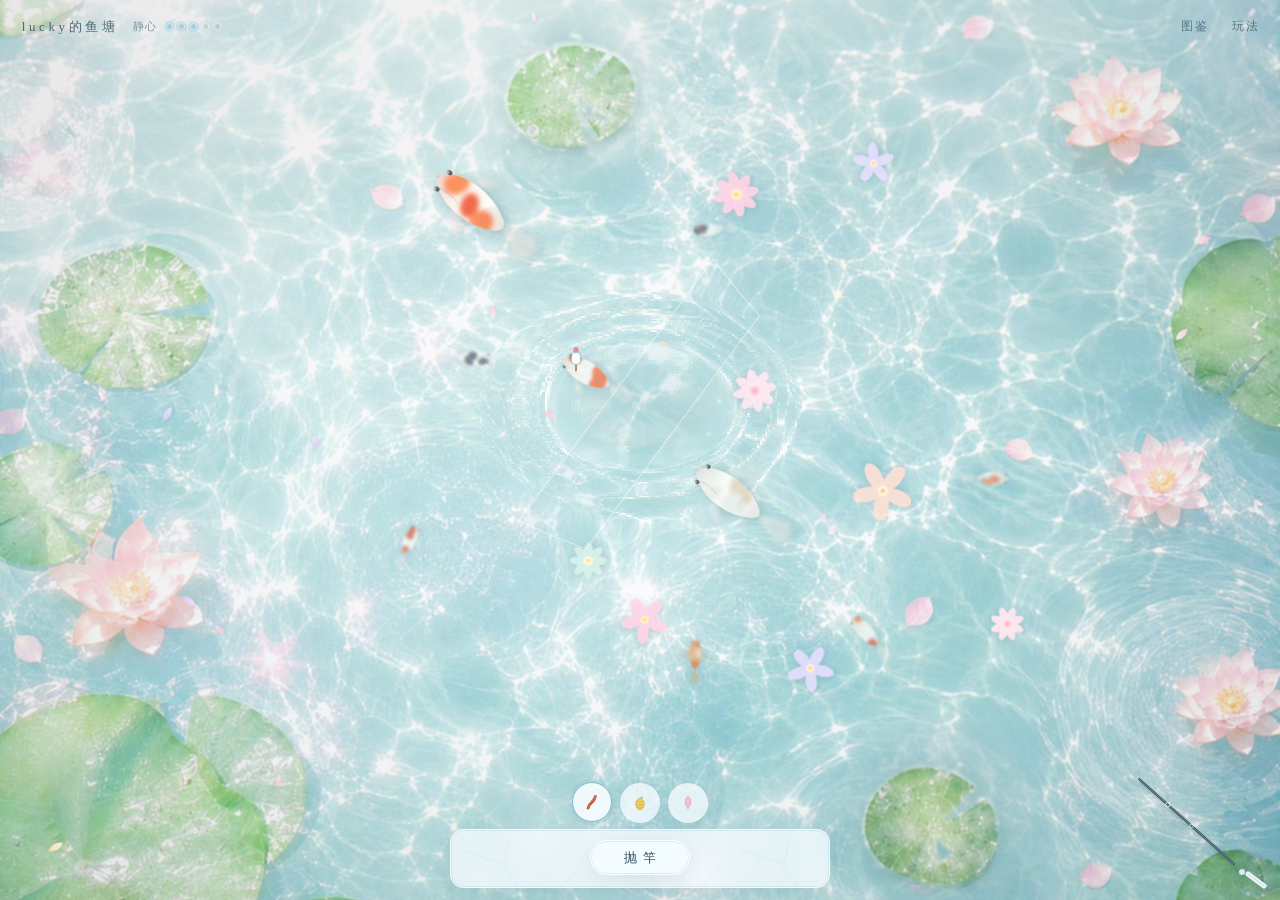
==== index.html @ a92db058 "feat: 水面即界面——全流程物态反馈改版与防误触输入 - 扇面拖抛：落点所见即所得，竿尖内移可见，瞄准态才展开全扇面 - 输入防误触：等待/试探期点水只起涟漪，拖 24px 才瞄准，短点不抛竿 -" ====
<!DOCTYPE html>
<html lang="zh-CN">
<head>
  <meta charset="UTF-8">
  <meta name="viewport" content="width=device-width, initial-scale=1.0, maximum-scale=1.0, user-scalable=no">
  <title>lucky的鱼塘 · 垂钓</title>
  <link rel="stylesheet" href="styles.css">
</head>
<body>
  <canvas id="gl"></canvas>

  <div id="lineLayer"></div>
  <div id="fishShadow" aria-hidden="true">
    <svg viewBox="0 0 64 32">
      <path class="fs-body" d="M58 16 C50 8 34 6 20 10 C14 11.6 10 14 10 16 C10 18 14 20.4 20 22 C34 26 50 24 58 16 Z"/>
      <path class="fs-tail" d="M14 16 L2 8 L5 16 L2 24 Z"/>
    </svg>
  </div>
  <svg id="aimFan" class="aim-fan" aria-hidden="true"></svg>
  <div id="aimVeil" aria-hidden="true"></div>
  <div id="bobber" class="float">
    <div class="float-hit"></div>
    <div class="float-tip"></div>
    <div class="float-body"></div>
    <div class="float-foot"></div>
    <div class="float-refl"></div>
    <div id="hookBait" class="hook-bait"></div>
  </div>
  <div id="mistBand" aria-hidden="true"></div>
  <header id="topBar" class="hud">
    <div class="brand">lucky的鱼塘</div>
    <div class="zen" title="静心">
      <span class="zen-label">静心</span>
      <div id="zenBeads" class="zen-beads"></div>
    </div>
    <div class="top-links">
      <button id="journalBtn" class="text-btn">图鉴</button>
      <button id="helpBtn" class="text-btn">玩法</button>
    </div>
  </header>

  <div id="baitTag" aria-hidden="true"></div>

  <div id="dock" class="hud">
    <div class="bait-row">
      <div id="baitBar" class="bait-bar"></div>
    </div>

    <div id="castPanel" class="panel-ice cast-panel-ice">
      <button id="castBtn" class="cast-handle" title="点按抛向池心，或按住水面拖动瞄准">
        <span class="handle-text">抛竿</span>
      </button>
    </div>

    <div id="tensionWrap" class="panel-ice reel-wrap">
      <svg id="reelGauge" viewBox="0 0 96 96" aria-hidden="true">
        <circle class="reel-ring" cx="48" cy="48" r="40"/>
        <path class="reel-safe" d="M18.56 31 A34 34 0 0 1 79.34 34.82"/>
        <path class="reel-danger" d="M18.56 65 A34 34 0 0 1 14.52 53.9"/>
        <path class="reel-danger" d="M81.48 53.9 A34 34 0 0 1 77.44 65"/>
        <line id="reelNeedle" class="reel-needle" x1="48" y1="48" x2="48" y2="20"/>
        <circle class="reel-hub" cx="48" cy="48" r="4.5"/>
      </svg>
    </div>

    <button id="actionBtn" class="action-btn" hidden></button>
  </div>

  <button id="retractBtn" class="retract-btn" hidden>收线</button>

  <div id="catchCard" class="card">
    <div id="cardArt">
      <div class="card-paper"></div>
      <svg id="cardFish" class="card-fish" viewBox="0 0 120 56" aria-hidden="true"></svg>
    </div>
    <div class="card-seals">
      <span class="card-stamp" id="cardRarity">寻常</span>
      <span class="card-badge" id="cardBadge" hidden>初见</span>
    </div>
    <h1 id="cardName">鲫鱼</h1>
    <div id="cardMeta"></div>
    <div id="cardPoem"></div>
    <div class="card-actions">
      <button id="btnRelease" class="btn-ink">放流</button>
      <button id="btnKeep" class="btn-wood">收进篓篓</button>
    </div>
  </div>

  <div id="journal">
    <div class="panel">
      <div class="panel-head">
        <div>
          <h2>鱼鉴</h2>
          <div id="journalStats" class="sub"></div>
        </div>
        <button id="journalClose" class="close-x" aria-label="关闭">×</button>
      </div>
      <div id="journalGrid"></div>
    </div>
  </div>

  <div id="help">
    <div class="panel">
      <div class="panel-head">
        <h2>如何垂钓</h2>
        <button id="helpClose" class="close-x" aria-label="关闭">×</button>
      </div>
      <p>一座只求慢的池塘。不必争抢，鱼来了，便接住。</p>
      <ul>
        <li><b>按住水面拖动</b>：转扇面定方向，拖远近定力度，松手抛出。</li>
        <li>落点小漂进入亮带是顺风一抛；抛出后<b>别碰水</b>，等鱼靠岸。</li>
        <li>鱼影绕着饵打转是试探——<b>别动它</b>；等浮漂整个没顶，立即点水扬竿。</li>
        <li>咬钩后<b>按住轮盘</b>收线，指针出了青瓷弧就松一松。</li>
        <li>荷花近旁花运更好；静心越高，奇鱼越易现。</li>
        <li>放流积静心；收进篓篓记斤两。</li>
      </ul>
    </div>
  </div>

  <script src="js/bg-data.js"></script>
  <script src="js/water.js"></script>
  <script src="js/life.js"></script>
  <script src="js/fishing.js"></script>
  <script src="js/tackle.js"></script>
  <script src="js/app.js"></script>
</body>
</html>
---- styles.css ----
/* lucky的鱼塘 · 青瓷冰裂 */
:root {
  --ink: #2c4a58;
  --ink-soft: rgba(44, 74, 88, 0.55);
  --panel: rgba(245, 252, 255, 0.78);
  --panel-solid: rgba(245, 252, 255, 0.92);
  --edge: rgba(255, 255, 255, 0.65);
  --edge-soft: rgba(120, 160, 180, 0.18);
  --aqua: #7eb8c8;
  --aqua-soft: #9fd0dc;
  --aqua-deep: #5a96a8;
  --lotus: #e88a9a;
  --track: rgba(44, 74, 88, 0.12);
  --shadow: 0 4px 16px rgba(60, 100, 120, 0.1);
  --serif: "Noto Serif SC", "Songti SC", Georgia, serif;
  --sans: "PingFang SC", "Microsoft YaHei", system-ui, sans-serif;
}

* { box-sizing: border-box; }
html, body {
  margin: 0; padding: 0; overflow: hidden; height: 100%;
  background: #cfe8f5;
  touch-action: none;
  -webkit-user-select: none; user-select: none;
  font-family: var(--sans);
  color: var(--ink);
}

#gl { position: fixed; inset: 0; width: 100%; height: 100%; display: block; z-index: 0; }

.flower, .pad, .petal, .koi {
  position: fixed; left: 0; top: 0;
  pointer-events: none;
  will-change: transform;
}
.flower { z-index: 3; filter: drop-shadow(0 2px 3px rgba(60,90,120,.22)); }
.pad { z-index: 2; filter: drop-shadow(0 2px 3px rgba(40,80,70,.18)); }
.petal { z-index: 2; filter: drop-shadow(0 1px 2px rgba(60,90,120,.15)); }
.koi {
  z-index: 1;
  opacity: .78;
  filter: blur(1.1px) saturate(.9);
  overflow: visible;
}
.koi .tail {
  transform-origin: 30px 74px;
  animation: koiTail var(--td, 1s) ease-in-out infinite alternate;
}
.koi .finL {
  transform-origin: 17px 36px;
  animation: koiFin var(--td, 1s) ease-in-out infinite alternate;
  animation-duration: calc(var(--td, 1s) * 1.9);
}
.koi .finR {
  transform-origin: 43px 36px;
  animation: koiFinR var(--td, 1s) ease-in-out infinite alternate;
  animation-duration: calc(var(--td, 1s) * 1.9);
}
@keyframes koiTail { from { transform: rotate(-10deg); } to { transform: rotate(10deg); } }
@keyframes koiFin  { from { transform: rotate(-4deg); }  to { transform: rotate(16deg); } }
@keyframes koiFinR { from { transform: rotate(4deg); }   to { transform: rotate(-16deg); } }

/* ---------- tackle ---------- */
#lineLayer { position: fixed; inset: 0; z-index: 4; pointer-events: none; }

.float {
  position: fixed; left: 0; top: 0;
  width: 18px; height: 34px;
  margin: -26px 0 0 -9px;
  z-index: 5;
  pointer-events: none;
  opacity: 0;
  transition: opacity .25s ease;
}
.float.show { opacity: 1; }
/* 浮漂热区：试探期只认漂本身的点按 */
.float-hit {
  position: absolute; left: 50%; top: 50%;
  width: 46px; height: 46px; margin: -23px 0 0 -23px;
  border-radius: 50%;
  pointer-events: auto;
}
.float:not(.show) .float-hit { pointer-events: none; }
.float-tip {
  position: absolute; left: 6px; top: 0; width: 6px; height: 7px;
  background: var(--lotus);
  border-radius: 3px 3px 1px 1px;
}
.float-body {
  position: absolute; left: 4px; top: 6px; width: 10px; height: 14px;
  background: linear-gradient(90deg, #e4eef2, #fbfdfe 42%, #fff);
  border: 1px solid rgba(120, 160, 180, 0.35);
  border-radius: 4px 4px 2px 2px;
  box-shadow: inset 0 -3px 0 rgba(90, 150, 168, 0.1);
}
.float-foot {
  position: absolute; left: 8px; top: 19px; width: 2px; height: 10px;
  background: linear-gradient(180deg, #a88868, #6b5340);
  border-radius: 1px;
}
.float-refl {
  position: absolute; left: 3px; top: 20px; width: 12px; height: 12px;
  background: linear-gradient(180deg, rgba(250,253,255,.4), transparent);
  border-radius: 4px;
  transform: scaleY(-0.5);
  opacity: .5;
  filter: blur(.6px);
}
.hook-bait {
  position: absolute; left: 6px; top: 20px;
  width: 12px; height: 12px;
  pointer-events: none;
}
.hook-bait .bait-svg,
.bait-ico .bait-svg {
  width: 100%; height: 100%; display: block;
}

/* 落点预览由 #aimFan 内的扇面 + 小浮漂剪影承担（见 .pv-bob） */

/* 扇面拖抛 */
.aim-fan {
  position: fixed; inset: 0;
  width: 100%; height: 100%;
  z-index: 4;
  pointer-events: none;
}
.band-core { animation: bandBreath 2.6s ease-in-out infinite; }
@keyframes bandBreath { 0%, 100% { opacity: .78; } 50% { opacity: 1; } }
.fan-tick { stroke: rgba(44, 74, 88, .35); stroke-width: 1.2; stroke-linecap: round; }
.pv-bob.sweet { filter: drop-shadow(0 0 5px rgba(159, 208, 220, .95)); }

/* 瞄准暗角 */
#aimVeil {
  position: fixed; inset: 0; z-index: 3;
  pointer-events: none;
  background: radial-gradient(ellipse at 50% 42%, transparent 46%, rgba(30, 56, 68, .16) 100%);
  opacity: 0;
  transition: opacity .35s ease;
}
#aimVeil.show { opacity: 1; }

/* 鱼影：水下的那一位 */
#fishShadow {
  position: fixed; left: -32px; top: -16px;
  width: 64px; height: 32px;
  z-index: 2;
  pointer-events: none;
  opacity: 0;
  filter: blur(1.6px);
  will-change: transform, opacity;
}
#fishShadow svg { width: 100%; height: 100%; overflow: visible; }
/* 比黑锦鲤更沉的墨色，让玩家认得出"冲着饵来的是它" */
.fs-body { fill: rgba(18, 40, 54, .68); }
.fs-tail {
  fill: rgba(18, 40, 54, .58);
  transform-origin: 14px 16px;
  animation: fsTail .8s ease-in-out infinite alternate;
}
@keyframes fsTail { from { transform: rotate(-9deg); } to { transform: rotate(11deg); } }

/* 咬钩/断线瞬间的白色水花环 */
.bite-ring {
  position: fixed;
  width: 46px; height: 32px;
  border: 2px solid rgba(255, 255, 255, .92);
  border-radius: 50%;
  box-shadow: 0 0 12px rgba(255, 255, 255, .5), inset 0 0 6px rgba(255, 255, 255, .3);
  pointer-events: none;
  z-index: 6;
  opacity: 0;
}

/* ---------- top ---------- */
#mistBand {
  position: fixed; left: 0; right: 0; top: 0; height: 18%;
  background: linear-gradient(180deg, rgba(250,253,255,.28), transparent);
  pointer-events: none;
  z-index: 6;
}

.hud { position: fixed; z-index: 10; pointer-events: none; }
.hud > * { pointer-events: auto; }

#topBar {
  top: 14px; left: 18px; right: 18px;
  display: flex; align-items: center; gap: 14px;
}
.brand {
  font-family: var(--serif);
  font-size: 13px;
  letter-spacing: .28em;
  text-indent: .28em;
  color: var(--ink);
  opacity: .8;
  white-space: nowrap;
}
.zen {
  display: flex; align-items: center; gap: 8px;
}
.zen-label {
  font-family: var(--serif);
  font-size: 11px;
  letter-spacing: .16em;
  color: var(--ink-soft);
}
.zen-beads { display: flex; gap: 5px; }
.zen-bead {
  width: 7px; height: 7px;
  border-radius: 50%;
  background: rgba(44, 74, 88, 0.12);
  border: 1px solid rgba(255, 255, 255, 0.55);
  transition: background .35s ease, box-shadow .35s ease;
}
.zen-bead.on {
  background: var(--aqua-soft);
  box-shadow: 0 0 0 1.5px rgba(126, 184, 200, 0.35);
}
.zen-bead.full {
  background: var(--lotus);
  box-shadow: 0 0 0 1.5px rgba(232, 138, 154, 0.3);
}

.top-links { margin-left: auto; display: flex; gap: 16px; }
.text-btn {
  border: none;
  background: transparent;
  color: var(--ink);
  opacity: .65;
  font-family: var(--serif);
  font-size: 12px;
  letter-spacing: .18em;
  text-indent: .18em;
  cursor: pointer;
  padding: 4px 2px;
}
.text-btn:hover { opacity: 1; }

/* 饵签：选中饵时浮出的木牌（上下文标签，不飘字） */
#baitTag {
  position: fixed; left: 50%; bottom: 66px;
  transform: translateX(-50%) translateY(4px);
  z-index: 11;
  display: flex; align-items: center; gap: 8px;
  background: linear-gradient(180deg, rgba(250, 246, 236, .95), rgba(243, 235, 220, .95));
  border: 1px solid rgba(140, 110, 80, .3);
  box-shadow: 0 3px 12px rgba(60, 90, 80, .14);
  border-radius: 8px;
  padding: 6px 12px;
  opacity: 0;
  pointer-events: none;
  transition: opacity .3s ease, transform .3s cubic-bezier(.2, .8, .2, 1);
}
#baitTag.show { opacity: 1; transform: translateX(-50%) translateY(0); }
#baitTag b {
  font-family: var(--serif);
  font-size: 12px;
  letter-spacing: .14em;
  color: #5a4a3a;
  font-weight: 500;
}
#baitTag i {
  font-style: normal;
  font-size: 11px;
  color: rgba(90, 74, 58, .65);
  letter-spacing: .06em;
}
.tag-fish { display: flex; align-items: center; gap: 3px; }
.tag-fish svg { width: 16px; height: 8px; display: block; opacity: .8; }

/* ---------- dock ---------- */
#dock {
  left: 50%; bottom: 12px;
  transform: translateX(-50%);
  width: min(380px, calc(100vw - 20px));
  display: flex; flex-direction: column; align-items: stretch; gap: 6px;
}

.bait-row {
  display: flex; align-items: center; gap: 8px;
  justify-content: center;
}
.bait-bar {
  display: flex; gap: 8px;
}
.bait-chip {
  border: 1.5px solid transparent;
  background: var(--panel);
  border-radius: 50%;
  width: 40px; height: 40px;
  padding: 0;
  cursor: pointer;
  display: grid; place-items: center;
  box-shadow: var(--shadow);
  transition: border-color .2s ease, transform .15s ease, background .2s ease;
}
.bait-chip:hover { background: var(--panel-solid); }
.bait-chip.on {
  border-color: var(--aqua);
  background: var(--panel-solid);
  transform: translateY(-1px);
  box-shadow: 0 0 0 3px rgba(126, 184, 200, 0.2), var(--shadow);
}
.bait-ico { width: 18px; height: 18px; display: grid; place-items: center; }
.bait-ico .bait-svg { width: 18px; height: 18px; }

/* 渔获期底坞让位 */
#dock.card-mode .bait-row { display: none; }

/* 静心珠飞入 */
.fly-bead {
  position: fixed; z-index: 30;
  width: 12px; height: 12px;
  margin: -6px 0 0 -6px;
  border-radius: 50%;
  background: var(--aqua-soft);
  box-shadow: 0 0 0 2px rgba(126, 184, 200, .35), 0 0 10px rgba(159, 208, 220, .6);
  pointer-events: none;
}

/* 冰裂面板（裂纹肌理内嵌，静态资源零依赖） */
.panel-ice {
  display: none;
  background-color: var(--panel);
  background-image: url("data:image/svg+xml,%3Csvg xmlns='http://www.w3.org/2000/svg' width='140' height='140'%3E%3Cg fill='none' stroke='%237aa0b4' stroke-opacity='.09'%3E%3Cpath d='M8 20 L52 34 L74 70 L118 84'/%3E%3Cpath d='M52 34 L60 8'/%3E%3Cpath d='M74 70 L52 104 L18 118'/%3E%3Cpath d='M74 70 L110 58 L134 30'/%3E%3Cpath d='M112 128 L96 96'/%3E%3C/g%3E%3C/svg%3E");
  border: 1px solid var(--edge);
  box-shadow:
    inset 0 0 0 1px var(--edge-soft),
    var(--shadow);
  backdrop-filter: blur(10px);
  border-radius: 14px;
  padding: 10px 14px 12px;
  gap: 8px;
  flex-direction: column;
}
#castPanel.show, #tensionWrap.show { display: flex; }

.roller-row {
  display: grid;
  grid-template-columns: 32px 1fr;
  align-items: center;
  gap: 8px;
}
.roller-label {
  font-family: var(--serif);
  font-size: 10px;
  letter-spacing: .2em;
  color: var(--ink-soft);
}

.roller {
  position: relative;
  height: 26px;
  display: flex;
  align-items: center;
  cursor: pointer;
  touch-action: none;
}

/* 方向：细刻度 + 瓷白滑块 */
.ruler-wood {
  position: absolute; left: 0; right: 0; top: 50%;
  height: 4px; margin-top: -2px;
  border-radius: 2px;
  background: var(--track);
}
.ruler-marks {
  position: absolute; left: 8px; right: 8px; top: 50%;
  height: 8px; margin-top: -4px;
  background: repeating-linear-gradient(
    90deg,
    rgba(44, 74, 88, 0.22) 0 1px,
    transparent 1px 12.5%
  );
  opacity: .8;
  pointer-events: none;
}
.ruler-fill {
  position: absolute; left: 0; top: 50%;
  height: 4px; margin-top: -2px;
  width: 50%;
  border-radius: 2px;
  background: linear-gradient(90deg, var(--aqua-soft), var(--aqua));
  pointer-events: none;
  opacity: .85;
}

/* 能量槽 */
.spool-frame {
  position: absolute; left: 0; right: 0; top: 50%;
  height: 4px; margin-top: -2px;
  border-radius: 2px;
  background: var(--track);
}
.spool-track {
  position: absolute; left: 0; right: 0; top: 50%;
  height: 4px; margin-top: -2px;
  border-radius: 2px;
  overflow: visible;
}
.spool-line {
  height: 100%; width: 55%;
  border-radius: 2px;
  background: linear-gradient(90deg, var(--aqua-soft), var(--aqua));
  transition: width .05s linear;
}
.sweet-zone {
  position: absolute; top: -3px; bottom: -3px;
  width: 12%;
  border-left: 1px solid rgba(255, 255, 255, 0.75);
  border-right: 1px solid rgba(255, 255, 255, 0.75);
  background: rgba(159, 208, 220, 0.2);
  pointer-events: none;
  transition: background .2s ease, box-shadow .2s ease;
}
.sweet-zone.hit {
  background: rgba(159, 208, 220, 0.45);
  box-shadow: 0 0 8px rgba(159, 208, 220, 0.55);
}

.roller-thumb {
  position: absolute; top: 50%; left: 50%;
  width: 14px; height: 22px;
  margin: -11px 0 0 -7px;
  border-radius: 7px;
  z-index: 1;
  transition: transform .1s ease;
  background: linear-gradient(180deg, #fff, #eef5f8);
  border: 1px solid rgba(120, 160, 180, 0.35);
  box-shadow: 0 1px 4px rgba(60, 100, 120, 0.15);
}
.roller.dragging .roller-thumb,
.roller:hover .roller-thumb {
  transform: scale(1.08);
}

.cast-panel-ice {
  align-items: center;
}
.cast-handle {
  margin-top: 0;
  border: 1px solid var(--edge);
  box-shadow: inset 0 0 0 1px var(--edge-soft), var(--shadow);
  cursor: pointer;
  border-radius: 999px;
  padding: 10px 28px;
  font-family: var(--serif);
  font-size: 13px;
  letter-spacing: .4em;
  text-indent: .4em;
  background: var(--panel-solid);
  color: var(--ink);
  display: flex; align-items: center; justify-content: center;
  transition: transform .1s ease, box-shadow .1s ease, background .15s ease;
}
.cast-handle:hover { background: #fff; }
.cast-handle:active {
  transform: translateY(1px);
  box-shadow: inset 0 2px 6px rgba(60, 100, 120, 0.12);
}
.cast-handle.dim { opacity: .55; }
.handle-wind { display: none; }
.handle-text { line-height: 1; }

/* 卷线轮：遛鱼手感盘（兼按住收线的大热区） */
.reel-wrap {
  align-self: center;
  align-items: center;
  justify-content: center;
  padding: 7px;
  width: fit-content;
  touch-action: none;
  cursor: pointer;
}
#reelGauge { width: 88px; height: 88px; display: block; }
.reel-ring {
  fill: rgba(255, 255, 255, .55);
  stroke: rgba(120, 160, 180, .4);
  stroke-width: 2;
}
.reel-safe { fill: none; stroke: rgba(126, 184, 200, .6); stroke-width: 5; stroke-linecap: round; }
.reel-danger { fill: none; stroke: rgba(232, 138, 154, .5); stroke-width: 5; stroke-linecap: round; }
.reel-needle {
  stroke: var(--aqua-deep);
  stroke-width: 3;
  stroke-linecap: round;
  transition: stroke .2s ease;
}
.reel-wrap.danger .reel-needle { stroke: var(--lotus); }
.reel-hub { fill: #fff; stroke: rgba(120, 160, 180, .5); stroke-width: 1.5; }

/* 等待期角落的次级收线钮（左下，避开竿尖） */
.retract-btn {
  position: fixed; left: 14px; bottom: 16px;
  z-index: 10;
  border: 1px solid var(--edge);
  background: var(--panel);
  box-shadow: inset 0 0 0 1px var(--edge-soft), var(--shadow);
  border-radius: 999px;
  padding: 8px 16px;
  font-family: var(--serif);
  font-size: 12px;
  letter-spacing: .3em; text-indent: .3em;
  color: var(--ink);
  opacity: .8;
  cursor: pointer;
  transition: opacity .2s ease, transform .1s ease;
}
.retract-btn:hover { opacity: 1; }
.retract-btn:active { transform: translateY(1px); }

.action-btn {
  border: 1px solid var(--edge);
  box-shadow: inset 0 0 0 1px var(--edge-soft), var(--shadow);
  cursor: pointer;
  border-radius: 12px;
  padding: 11px 16px;
  font-family: var(--serif);
  font-size: 13px;
  letter-spacing: .28em;
  text-indent: .28em;
  background: var(--panel-solid);
  color: var(--ink);
  transition: transform .1s ease, box-shadow .1s ease;
}
.action-btn:active {
  transform: translateY(1px);
  box-shadow: inset 0 2px 6px rgba(60, 100, 120, 0.1);
}
.action-btn.urgent {
  border-color: rgba(232, 138, 154, 0.65);
  box-shadow: inset 0 0 0 1px rgba(232, 138, 154, 0.25), var(--shadow);
  animation: urgentBreath 1.4s ease-in-out infinite;
}
@keyframes urgentBreath {
  0%, 100% { box-shadow: inset 0 0 0 1px rgba(232,138,154,.25), 0 4px 14px rgba(60,100,120,.1); }
  50% { box-shadow: inset 0 0 0 1px rgba(232,138,154,.5), 0 4px 18px rgba(232,138,154,.18); }
}

/* ---------- catch card ---------- */
#catchCard {
  position: fixed; left: 50%; bottom: 14px; top: auto;
  transform: translate(-50%, 18px) scale(.98);
  z-index: 20;
  width: min(400px, calc(100vw - 24px));
  background-color: var(--panel-solid);
  background-image: url("data:image/svg+xml,%3Csvg xmlns='http://www.w3.org/2000/svg' width='140' height='140'%3E%3Cg fill='none' stroke='%237aa0b4' stroke-opacity='.08'%3E%3Cpath d='M8 20 L52 34 L74 70 L118 84'/%3E%3Cpath d='M52 34 L60 8'/%3E%3Cpath d='M74 70 L52 104 L18 118'/%3E%3Cpath d='M74 70 L110 58 L134 30'/%3E%3Cpath d='M112 128 L96 96'/%3E%3C/g%3E%3C/svg%3E");
  border: 1px solid var(--edge);
  box-shadow: inset 0 0 0 1px var(--edge-soft), 0 20px 50px rgba(40, 80, 100, 0.18);
  border-radius: 16px;
  padding: 14px 16px 14px;
  opacity: 0;
  pointer-events: none;
  transition: opacity .3s ease, transform .35s cubic-bezier(.2,.8,.2,1);
}
#catchCard.show {
  opacity: 1;
  pointer-events: auto;
  transform: translate(-50%, 0) scale(1);
}
#catchCard.leave {
  transform: translate(-50%, 115%) scale(.98);
  opacity: 0;
}
#cardArt {
  height: 112px;
  border-radius: 12px;
  margin-bottom: 12px;
  position: relative;
  overflow: hidden;
  background: linear-gradient(160deg, #e8f4f8, #f4fafc);
  border: 1px solid var(--edge-soft);
}
.card-paper {
  position: absolute; inset: 0;
  background: url("fish.png") center/cover no-repeat;
  opacity: .2;
  mix-blend-mode: multiply;
}
.card-fish {
  position: absolute; inset: 0;
  width: 100%; height: 100%;
}
.card-seals {
  position: absolute; top: 10px; right: 12px;
  display: flex; gap: 6px;
  z-index: 1;
}
.card-stamp {
  font-family: var(--serif);
  font-size: 11px;
  letter-spacing: .22em;
  text-indent: .22em;
  padding: 3px 8px;
  border-radius: 3px;
  background: var(--seal, var(--aqua));
  color: #fff;
  transform: rotate(-6deg);
  box-shadow: 0 2px 6px rgba(40, 80, 100, .18);
}
.card-badge {
  font-family: var(--serif);
  font-size: 11px;
  letter-spacing: .18em;
  text-indent: .18em;
  padding: 3px 7px;
  border-radius: 3px;
  background: rgba(250, 246, 236, .96);
  color: #8a5a44;
  border: 1px solid rgba(140, 110, 80, .4);
  transform: rotate(4deg);
}
#cardName {
  font-family: var(--serif);
  font-size: 26px;
  letter-spacing: .14em;
  margin: 0 0 6px;
  font-weight: 500;
}
#cardMeta {
  font-size: 12px;
  color: var(--ink-soft);
  margin-bottom: 12px;
}
#cardPoem {
  font-family: var(--serif);
  font-size: 13px;
  line-height: 1.75;
  color: var(--ink-soft);
  border-left: 2px solid rgba(126, 184, 200, 0.5);
  padding-left: 12px;
  margin-bottom: 16px;
}
.card-actions { display: flex; gap: 10px; }
.card-actions button {
  flex: 1;
  border: 1px solid var(--edge);
  box-shadow: inset 0 0 0 1px var(--edge-soft);
  border-radius: 12px;
  padding: 11px 10px;
  cursor: pointer;
  font-family: var(--serif);
  font-size: 13px;
  letter-spacing: .18em;
  text-indent: .18em;
  background: var(--panel-solid);
  color: var(--ink);
}
.btn-wood {
  background: var(--aqua-soft) !important;
  border-color: rgba(126, 184, 200, 0.5) !important;
}
.btn-ink { background: transparent; }

/* ---------- panels ---------- */
#journal, #help {
  position: fixed; inset: 0; z-index: 25;
  background: rgba(40, 70, 85, 0.22);
  backdrop-filter: blur(4px);
  display: none;
  align-items: center; justify-content: center;
}
#journal.open, #help.open { display: flex; }
.panel {
  width: min(400px, calc(100vw - 24px));
  max-height: min(78vh, 620px);
  overflow: auto;
  background: var(--panel-solid);
  border: 1px solid var(--edge);
  box-shadow: inset 0 0 0 1px var(--edge-soft), 0 20px 50px rgba(40, 80, 100, 0.18);
  border-radius: 16px;
  padding: 18px;
}
.panel h2 {
  font-family: var(--serif);
  font-size: 18px;
  letter-spacing: .2em;
  text-indent: .2em;
  margin: 0 0 4px;
  font-weight: 500;
}
.panel .sub { font-size: 12px; color: var(--ink-soft); }
.panel-head {
  display: flex; align-items: flex-start; justify-content: space-between;
  gap: 12px; margin-bottom: 12px;
}
.close-x {
  border: none; background: var(--track);
  width: 30px; height: 30px; border-radius: 50%;
  cursor: pointer; font-size: 16px; color: var(--ink);
  flex-shrink: 0;
}
#journalGrid {
  display: grid;
  grid-template-columns: repeat(3, 1fr);
  gap: 8px;
}
.j-cell {
  border: 1px solid var(--edge-soft);
  background: rgba(255, 255, 255, 0.35);
  border-radius: 12px;
  padding: 12px 8px;
  cursor: default;
  text-align: center;
  font-family: var(--sans);
}
.j-cell.got {
  cursor: pointer;
  background: #fff;
}
.j-dot {
  width: 8px; height: 8px; border-radius: 50%;
  margin: 0 auto 8px;
}
.j-name {
  font-family: var(--serif);
  font-size: 14px;
  letter-spacing: .08em;
  margin-bottom: 4px;
}
.j-sub { font-size: 11px; color: var(--ink-soft); }
#help p {
  font-family: var(--serif);
  font-size: 13px;
  line-height: 1.85;
  color: var(--ink-soft);
  margin: 0 0 10px;
}
#help li {
  font-family: var(--serif);
  font-size: 13px;
  line-height: 1.8;
  color: var(--ink-soft);
  margin-bottom: 4px;
}
#help ul { padding-left: 1.15em; margin: 0 0 12px; }

@media (max-width: 560px) {
  .brand { font-size: 12px; letter-spacing: .18em; }
  #journalGrid { grid-template-columns: repeat(2, 1fr); }
  .bait-chip { width: 36px; height: 36px; }
  #reelGauge { width: 78px; height: 78px; }
  #baitTag { max-width: calc(100vw - 24px); flex-wrap: wrap; }
}
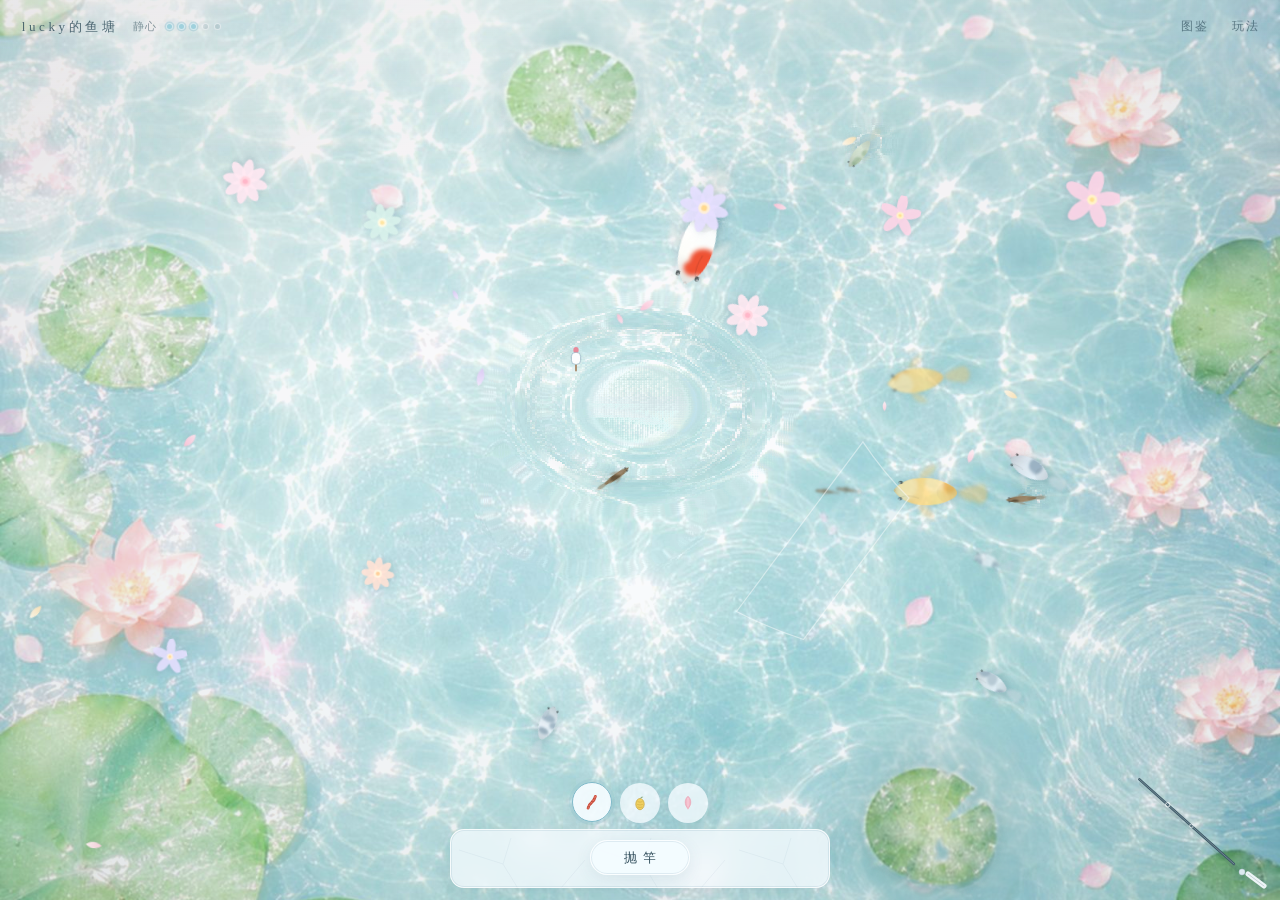
==== commit 905a04e4: "feat(P1): 真鱼咬钩——九种塘鱼参数化，所见即所钓 - life.js 九种塘鱼：形体参数化（koi/slim/round/sprite 板式），稀有度权重刷新 - 泥鳅恋底、荷心精灵恋花而生" ====
--- a/index.html
+++ b/index.html
@@ -10,12 +10,6 @@
   <canvas id="gl"></canvas>
 
   <div id="lineLayer"></div>
-  <div id="fishShadow" aria-hidden="true">
-    <svg viewBox="0 0 64 32">
-      <path class="fs-body" d="M58 16 C50 8 34 6 20 10 C14 11.6 10 14 10 16 C10 18 14 20.4 20 22 C34 26 50 24 58 16 Z"/>
-      <path class="fs-tail" d="M14 16 L2 8 L5 16 L2 24 Z"/>
-    </svg>
-  </div>
   <svg id="aimFan" class="aim-fan" aria-hidden="true"></svg>
   <div id="aimVeil" aria-hidden="true"></div>
   <div id="bobber" class="float">
--- a/styles.css
+++ b/styles.css
@@ -46,6 +46,8 @@
   transform-origin: 30px 74px;
   animation: koiTail var(--td, 1s) ease-in-out infinite alternate;
 }
+/* 荷心精灵的小尾巴原点不同 */
+.koi.sprite .tail { transform-origin: 20px 26px; animation-name: koiTail; }
 .koi .finL {
   transform-origin: 17px 36px;
   animation: koiFin var(--td, 1s) ease-in-out infinite alternate;
@@ -139,26 +141,6 @@
   transition: opacity .35s ease;
 }
 #aimVeil.show { opacity: 1; }
-
-/* 鱼影：水下的那一位 */
-#fishShadow {
-  position: fixed; left: -32px; top: -16px;
-  width: 64px; height: 32px;
-  z-index: 2;
-  pointer-events: none;
-  opacity: 0;
-  filter: blur(1.6px);
-  will-change: transform, opacity;
-}
-#fishShadow svg { width: 100%; height: 100%; overflow: visible; }
-/* 比黑锦鲤更沉的墨色，让玩家认得出"冲着饵来的是它" */
-.fs-body { fill: rgba(18, 40, 54, .68); }
-.fs-tail {
-  fill: rgba(18, 40, 54, .58);
-  transform-origin: 14px 16px;
-  animation: fsTail .8s ease-in-out infinite alternate;
-}
-@keyframes fsTail { from { transform: rotate(-9deg); } to { transform: rotate(11deg); } }
 
 /* 咬钩/断线瞬间的白色水花环 */
 .bite-ring {
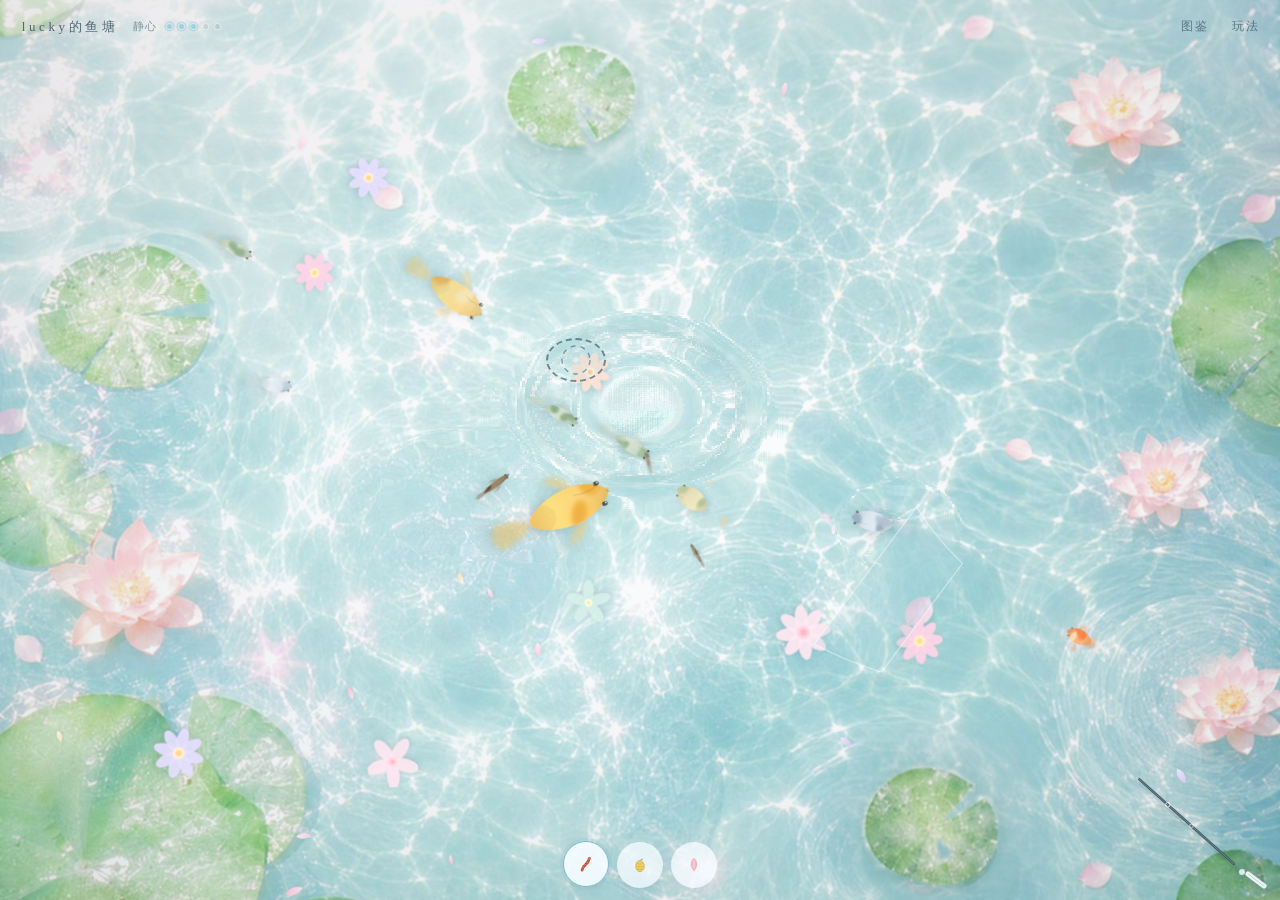
==== commit 76cbfa07: "feat(P2): 去幽灵化——抛竿按钮退役，手势即抛竿 - 删除抛竿按钮与面板：长按湖面拖拽瞄准、松手抛出成为唯一主手势 - 待机水面不再有实心小漂，改虚线幽灵圈示意落点 - 首钓引导：池心呼吸引导" ====
--- a/index.html
+++ b/index.html
@@ -35,15 +35,10 @@
 
   <div id="baitTag" aria-hidden="true"></div>
 
+  <div id="castHint" aria-hidden="true"></div>
   <div id="dock" class="hud">
     <div class="bait-row">
       <div id="baitBar" class="bait-bar"></div>
-    </div>
-
-    <div id="castPanel" class="panel-ice cast-panel-ice">
-      <button id="castBtn" class="cast-handle" title="点按抛向池心，或按住水面拖动瞄准">
-        <span class="handle-text">抛竿</span>
-      </button>
     </div>
 
     <div id="tensionWrap" class="panel-ice reel-wrap">
--- a/styles.css
+++ b/styles.css
@@ -270,7 +270,7 @@
   border: 1.5px solid transparent;
   background: var(--panel);
   border-radius: 50%;
-  width: 40px; height: 40px;
+  width: 46px; height: 46px;
   padding: 0;
   cursor: pointer;
   display: grid; place-items: center;
@@ -316,7 +316,7 @@
   gap: 8px;
   flex-direction: column;
 }
-#castPanel.show, #tensionWrap.show { display: flex; }
+#tensionWrap.show { display: flex; }
 
 .roller-row {
   display: grid;
@@ -417,33 +417,27 @@
   transform: scale(1.08);
 }
 
-.cast-panel-ice {
-  align-items: center;
-}
-.cast-handle {
-  margin-top: 0;
-  border: 1px solid var(--edge);
-  box-shadow: inset 0 0 0 1px var(--edge-soft), var(--shadow);
-  cursor: pointer;
-  border-radius: 999px;
-  padding: 10px 28px;
-  font-family: var(--serif);
-  font-size: 13px;
-  letter-spacing: .4em;
-  text-indent: .4em;
-  background: var(--panel-solid);
-  color: var(--ink);
-  display: flex; align-items: center; justify-content: center;
-  transition: transform .1s ease, box-shadow .1s ease, background .15s ease;
-}
-.cast-handle:hover { background: #fff; }
-.cast-handle:active {
-  transform: translateY(1px);
-  box-shadow: inset 0 2px 6px rgba(60, 100, 120, 0.12);
-}
-.cast-handle.dim { opacity: .55; }
-.handle-wind { display: none; }
-.handle-text { line-height: 1; }
+/* 首钓引导圈：池心呼吸，首竿成即退役 */
+#castHint {
+  position: fixed; left: 0; top: 0;
+  width: 60px; height: 44px;
+  margin: -22px 0 0 -30px;
+  border: 2px dashed rgba(44, 74, 88, .6);
+  border-radius: 50%;
+  background: rgba(159, 208, 220, .14);
+  z-index: 8;
+  pointer-events: none;
+  opacity: 0;
+  transition: opacity .4s ease;
+  animation: hintBreath 2.2s ease-in-out infinite;
+}
+#castHint.show { opacity: 1; }
+#castHint::after {
+  content: ""; position: absolute; left: 50%; top: 50%;
+  width: 6px; height: 6px; margin: -3px 0 0 -3px;
+  border-radius: 50%; background: rgba(255, 255, 255, .8);
+}
+@keyframes hintBreath { 0%, 100% { scale: 1; } 50% { scale: 1.15; } }
 
 /* 卷线轮：遛鱼手感盘（兼按住收线的大热区） */
 .reel-wrap {
@@ -721,7 +715,7 @@
 @media (max-width: 560px) {
   .brand { font-size: 12px; letter-spacing: .18em; }
   #journalGrid { grid-template-columns: repeat(2, 1fr); }
-  .bait-chip { width: 36px; height: 36px; }
+  .bait-chip { width: 40px; height: 40px; }
   #reelGauge { width: 78px; height: 78px; }
   #baitTag { max-width: calc(100vw - 24px); flex-wrap: wrap; }
 }
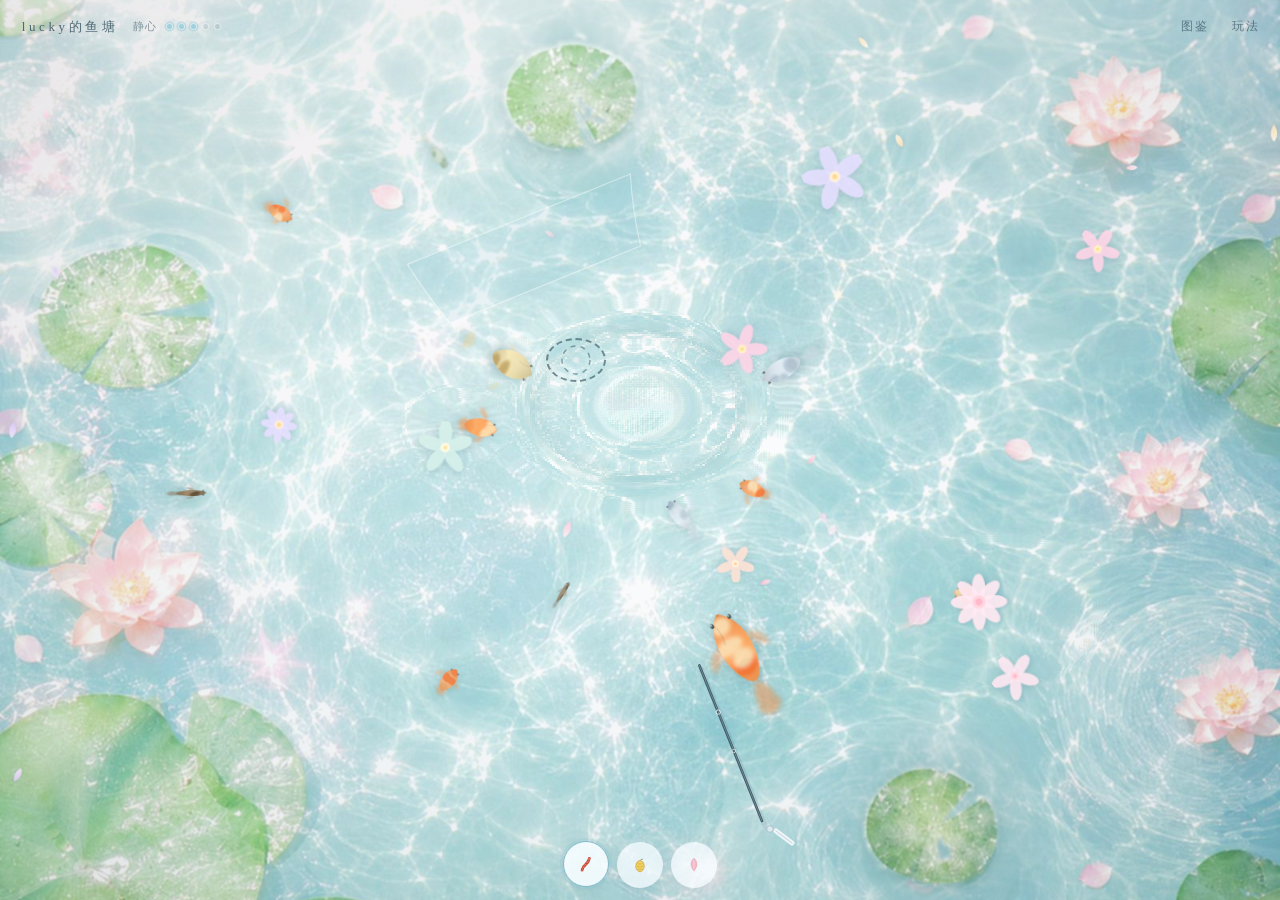
==== commit 4cd4cde9: "feat(P4): 鱼鉴按稀有度分组、已得种剪影与最大纪录，玩法说明同步 - 图鉴五组（寻常/雅致/珍奇/月华/传说）组头签 + 三列栅格 - 已得格子显示鱼种剪影（种色渲染）+ 尾数斤两 - 统计行" ====
--- a/index.html
+++ b/index.html
@@ -96,12 +96,11 @@
       </div>
       <p>一座只求慢的池塘。不必争抢，鱼来了，便接住。</p>
       <ul>
-        <li><b>按住水面拖动</b>：转扇面定方向，拖远近定力度，松手抛出。</li>
-        <li>落点小漂进入亮带是顺风一抛；抛出后<b>别碰水</b>，等鱼靠岸。</li>
-        <li>鱼影绕着饵打转是试探——<b>别动它</b>；等浮漂整个没顶，立即点水扬竿。</li>
-        <li>咬钩后<b>按住轮盘</b>收线，指针出了青瓷弧就松一松。</li>
-        <li>荷花近旁花运更好；静心越高，奇鱼越易现。</li>
-        <li>放流积静心；收进篓篓记斤两。</li>
+        <li><b>按住湖面拖动</b>：扇面瞄准，松手抛竿；落点进亮带更顺。</li>
+        <li>塘里九种鱼各有脾气，<b>饵对了才肯来</b>；稀客要看花运与静心。</li>
+        <li>鱼绕着饵打转是试探——<b>别动它</b>；浮漂整个没顶，立即点水扬竿。</li>
+        <li>咬钩后<b>按住轮盘</b>收线，指针出青瓷弧或线转粉就松一松。</li>
+        <li>荷花近旁花运更好；放流积静心，收进篓篓记斤两。</li>
       </ul>
     </div>
   </div>
--- a/styles.css
+++ b/styles.css
@@ -668,6 +668,19 @@
   flex-shrink: 0;
 }
 #journalGrid {
+  display: flex;
+  flex-direction: column;
+  gap: 12px;
+}
+.j-group-head {
+  font-family: var(--serif);
+  font-size: 12px;
+  letter-spacing: .3em;
+  text-indent: .3em;
+  margin-bottom: 8px;
+  opacity: .9;
+}
+.j-grid {
   display: grid;
   grid-template-columns: repeat(3, 1fr);
   gap: 8px;
@@ -676,7 +689,7 @@
   border: 1px solid var(--edge-soft);
   background: rgba(255, 255, 255, 0.35);
   border-radius: 12px;
-  padding: 12px 8px;
+  padding: 10px 6px;
   cursor: default;
   text-align: center;
   font-family: var(--sans);
@@ -685,6 +698,7 @@
   cursor: pointer;
   background: #fff;
 }
+.j-cell.got .j-name { margin-top: 4px; }
 .j-dot {
   width: 8px; height: 8px; border-radius: 50%;
   margin: 0 auto 8px;
@@ -714,7 +728,7 @@
 
 @media (max-width: 560px) {
   .brand { font-size: 12px; letter-spacing: .18em; }
-  #journalGrid { grid-template-columns: repeat(2, 1fr); }
+  #journalGrid .j-grid { grid-template-columns: repeat(2, 1fr); }
   .bait-chip { width: 40px; height: 40px; }
   #reelGauge { width: 78px; height: 78px; }
   #baitTag { max-width: calc(100vw - 24px); flex-wrap: wrap; }
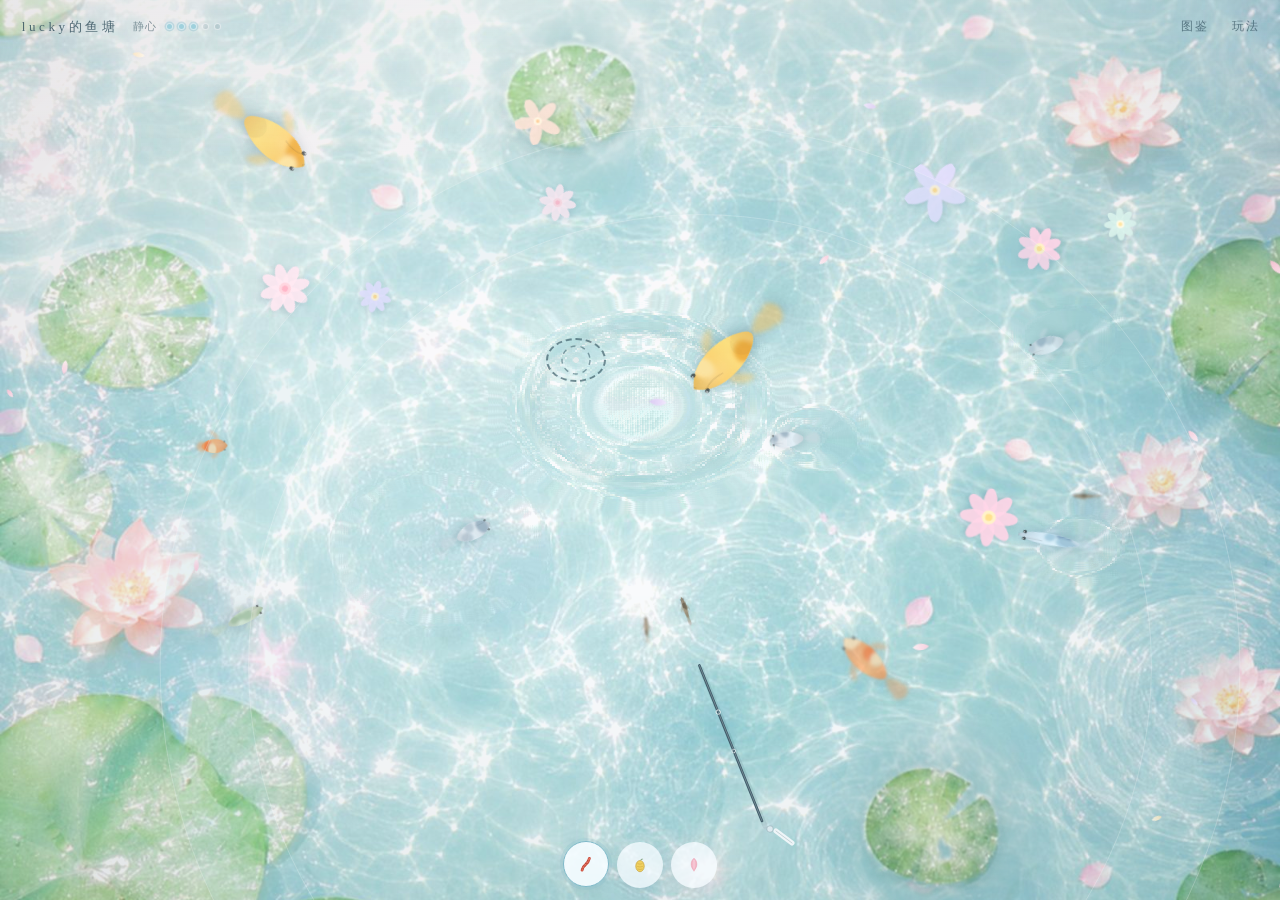
==== commit 9e73aca4: "feat: 全手势化——起竿/溜鱼/收线，文字动作按钮退役 - 删除扬竿大钮与收线角钮：BITE 任意按下即起竿，WAITING 长按水面 450ms 收线 - 长按进度环：青瓷虚线环收缩填满（WAA" ====
--- a/index.html
+++ b/index.html
@@ -51,11 +51,7 @@
         <circle class="reel-hub" cx="48" cy="48" r="4.5"/>
       </svg>
     </div>
-
-    <button id="actionBtn" class="action-btn" hidden></button>
   </div>
-
-  <button id="retractBtn" class="retract-btn" hidden>收线</button>
 
   <div id="catchCard" class="card">
     <div id="cardArt">
@@ -98,9 +94,10 @@
       <ul>
         <li><b>按住湖面拖动</b>：扇面瞄准，松手抛竿；落点进亮带更顺。</li>
         <li>塘里九种鱼各有脾气，<b>饵对了才肯来</b>；稀客要看花运与静心。</li>
-        <li>鱼绕着饵打转是试探——<b>别动它</b>；浮漂整个没顶，立即点水扬竿。</li>
-        <li>咬钩后<b>按住轮盘</b>收线，指针出青瓷弧或线转粉就松一松。</li>
+        <li>鱼绕饵打转是试探——<b>别动它</b>；浮漂没顶，<b>快速上滑或点水</b>起竿。</li>
+        <li>起竿后<b>按住不放</b>收线，指针出青瓷弧或线转粉就松一松。</li>
         <li>荷花近旁花运更好；放流积静心，收进篓篓记斤两。</li>
+        <li>想换钓点：<b>长按水面</b>，竿就收回来了。</li>
       </ul>
     </div>
   </div>
--- a/styles.css
+++ b/styles.css
@@ -466,52 +466,30 @@
 .reel-wrap.danger .reel-needle { stroke: var(--lotus); }
 .reel-hub { fill: #fff; stroke: rgba(120, 160, 180, .5); stroke-width: 1.5; }
 
-/* 等待期角落的次级收线钮（左下，避开竿尖） */
-.retract-btn {
-  position: fixed; left: 14px; bottom: 16px;
-  z-index: 10;
-  border: 1px solid var(--edge);
-  background: var(--panel);
-  box-shadow: inset 0 0 0 1px var(--edge-soft), var(--shadow);
-  border-radius: 999px;
-  padding: 8px 16px;
-  font-family: var(--serif);
-  font-size: 12px;
-  letter-spacing: .3em; text-indent: .3em;
-  color: var(--ink);
-  opacity: .8;
-  cursor: pointer;
-  transition: opacity .2s ease, transform .1s ease;
-}
-.retract-btn:hover { opacity: 1; }
-.retract-btn:active { transform: translateY(1px); }
-
-.action-btn {
-  border: 1px solid var(--edge);
-  box-shadow: inset 0 0 0 1px var(--edge-soft), var(--shadow);
-  cursor: pointer;
-  border-radius: 12px;
-  padding: 11px 16px;
-  font-family: var(--serif);
-  font-size: 13px;
-  letter-spacing: .28em;
-  text-indent: .28em;
-  background: var(--panel-solid);
-  color: var(--ink);
-  transition: transform .1s ease, box-shadow .1s ease;
-}
-.action-btn:active {
-  transform: translateY(1px);
-  box-shadow: inset 0 2px 6px rgba(60, 100, 120, 0.1);
-}
-.action-btn.urgent {
-  border-color: rgba(232, 138, 154, 0.65);
-  box-shadow: inset 0 0 0 1px rgba(232, 138, 154, 0.25), var(--shadow);
-  animation: urgentBreath 1.4s ease-in-out infinite;
-}
-@keyframes urgentBreath {
-  0%, 100% { box-shadow: inset 0 0 0 1px rgba(232,138,154,.25), 0 4px 14px rgba(60,100,120,.1); }
-  50% { box-shadow: inset 0 0 0 1px rgba(232,138,154,.5), 0 4px 18px rgba(232,138,154,.18); }
+/* 长按收线进度环：等待期按住水面出现，填满即收线 */
+#holdRing {
+  position: fixed; left: 0; top: 0;
+  width: 64px; height: 64px;
+  margin: -32px 0 0 -32px;
+  border: 2px dashed rgba(126, 184, 200, .95);
+  border-radius: 50%;
+  z-index: 9;
+  pointer-events: none;
+  opacity: 0;
+}
+#holdRing.show { opacity: 1; }
+
+/* 咬钩急环：荷粉色双脉冲，两拍即咬钩窗口 */
+.bite-pulse {
+  position: fixed; left: 0; top: 0;
+  width: 60px; height: 44px;
+  margin: -22px 0 0 -30px;
+  border: 2px solid rgba(232, 138, 154, .9);
+  border-radius: 50%;
+  box-shadow: 0 0 14px rgba(232, 138, 154, .5), inset 0 0 8px rgba(232, 138, 154, .3);
+  z-index: 6;
+  pointer-events: none;
+  opacity: 0;
 }
 
 /* ---------- catch card ---------- */
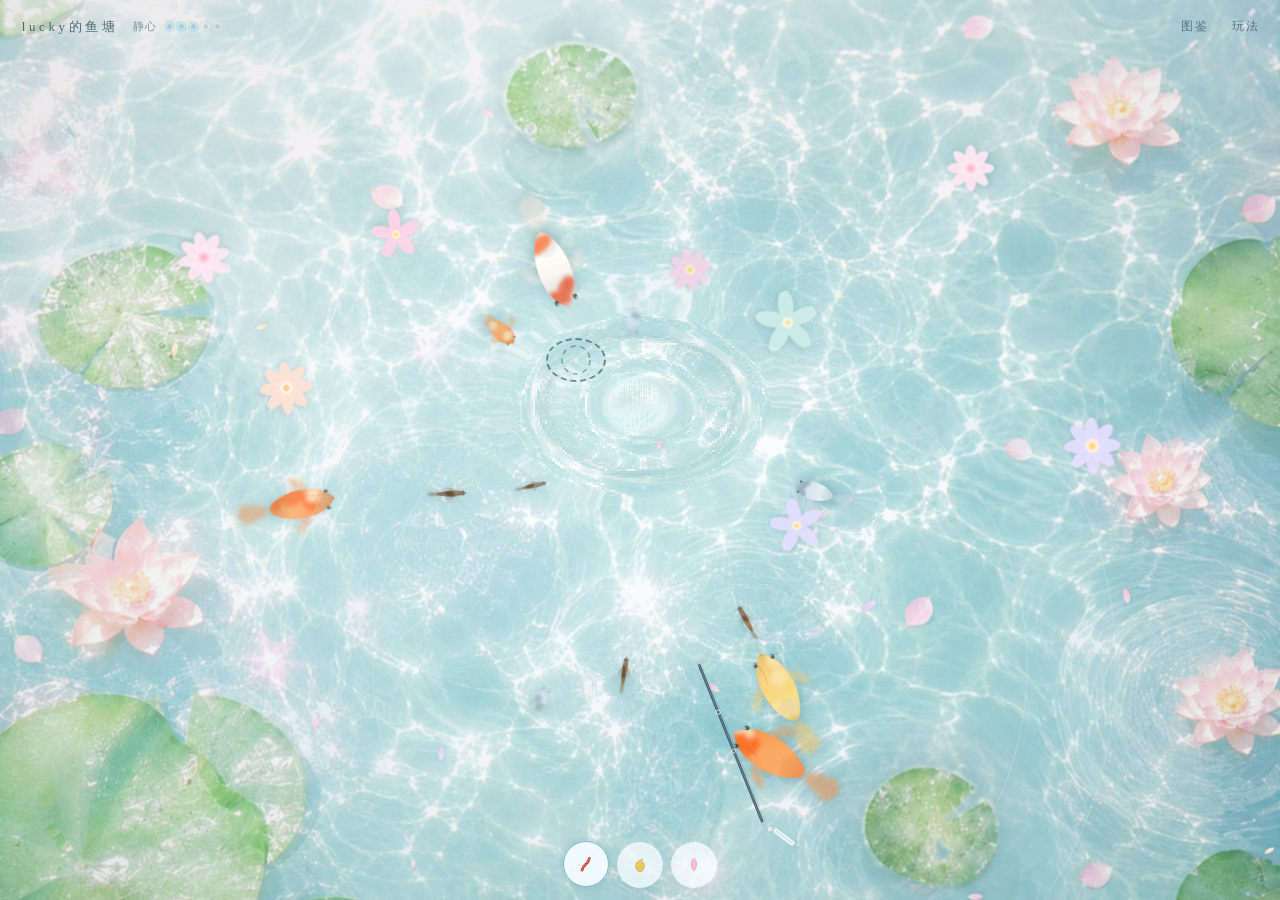
==== commit 1435b52f: "fix: 脱钩后漂浮在原地——删除自动收线（不符合现实） - 吐钩/遛鱼失败脱钩后：漂在脱钩位置浮在水面不再自动收回，   玩家长按水面收线，或直接拖拽甩往新钓点（漂从原位甩出） - 脱钩时竿相归位（" ====
--- a/index.html
+++ b/index.html
@@ -97,7 +97,7 @@
         <li>鱼绕饵打转是试探——<b>别动它</b>；浮漂没顶，<b>快速上滑或点水</b>起竿。</li>
         <li>起竿后<b>按住不放</b>收线，指针出青瓷弧或线转粉就松一松。</li>
         <li>荷花近旁花运更好；放流积静心，收进篓篓记斤两。</li>
-        <li>想换钓点：<b>长按水面</b>，竿就收回来了。</li>
+        <li>脱钩后漂会<b>留在原地</b>——长按水面收线，或直接拖拽甩往新钓点。</li>
       </ul>
     </div>
   </div>
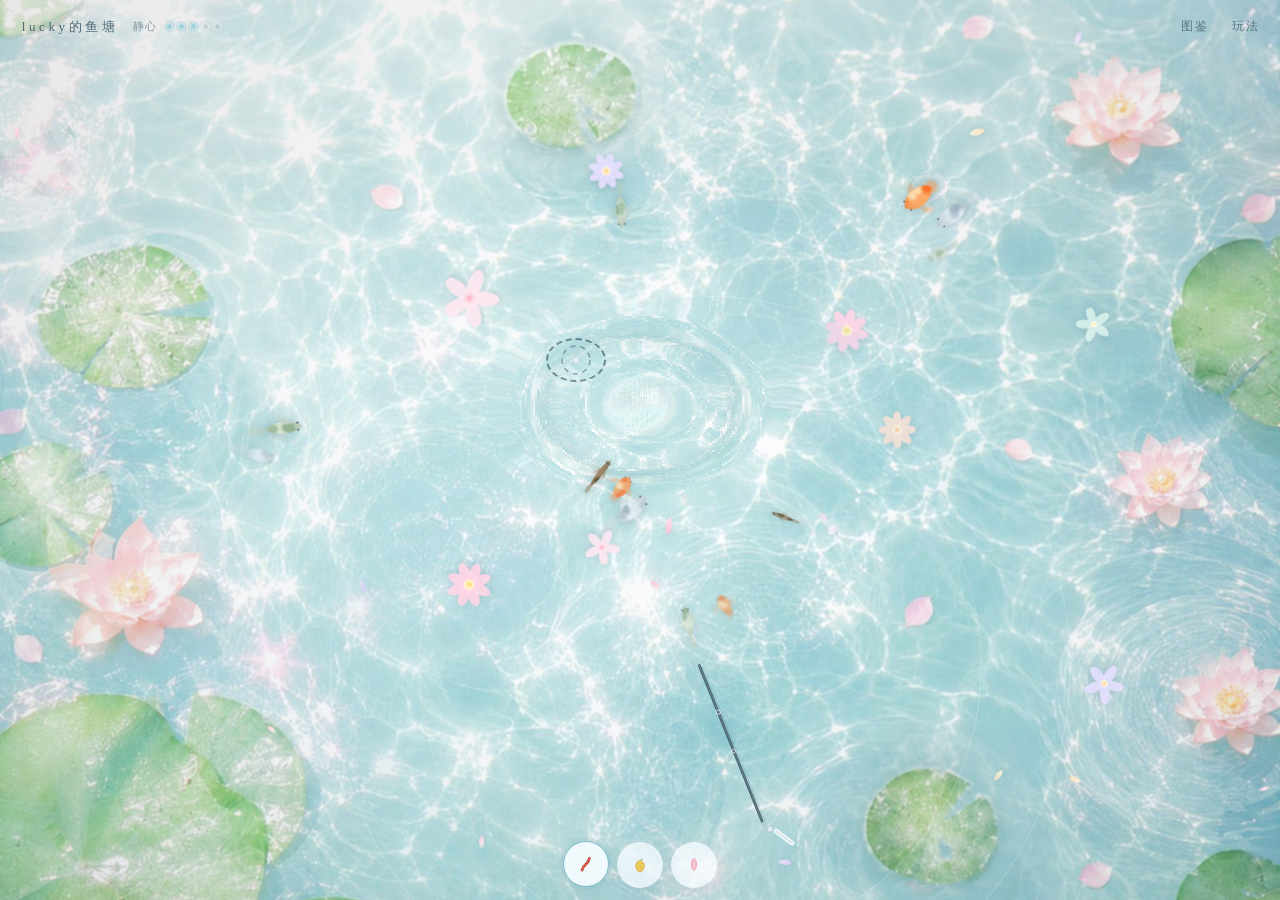
==== commit a2956bad: "feat: 渔获卡鱼插画全面重绘——九种鱼各自成画 - 形体模板：标准(鲫/鲤/锦鲤/鳊/琉金/泥鳅)、圆身带刺(河豚)、   飘带发光(月光鳗)、微光露珠(荷心精灵) - 部件化：双 lobes 飘" ====
--- a/index.html
+++ b/index.html
@@ -56,7 +56,7 @@
   <div id="catchCard" class="card">
     <div id="cardArt">
       <div class="card-paper"></div>
-      <svg id="cardFish" class="card-fish" viewBox="0 0 120 56" aria-hidden="true"></svg>
+      <svg id="cardFish" class="card-fish" viewBox="0 0 240 120" aria-hidden="true"></svg>
     </div>
     <div class="card-seals">
       <span class="card-stamp" id="cardRarity">寻常</span>
--- a/styles.css
+++ b/styles.css
@@ -536,6 +536,11 @@
   position: absolute; inset: 0;
   width: 100%; height: 100%;
 }
+/* 卡片鱼：尾巴轻摆、鱼身缓浮 */
+.card-fish .cf-tail { transform-origin: 60px 62px; animation: cfTail 3s ease-in-out infinite alternate; }
+@keyframes cfTail { from { transform: rotate(3deg); } to { transform: rotate(-4.5deg); } }
+.card-fish .cf-all { animation: cfBob 3.8s ease-in-out infinite alternate; }
+@keyframes cfBob { from { transform: translateY(-1.5px); } to { transform: translateY(1.5px); } }
 .card-seals {
   position: absolute; top: 10px; right: 12px;
   display: flex; gap: 6px;
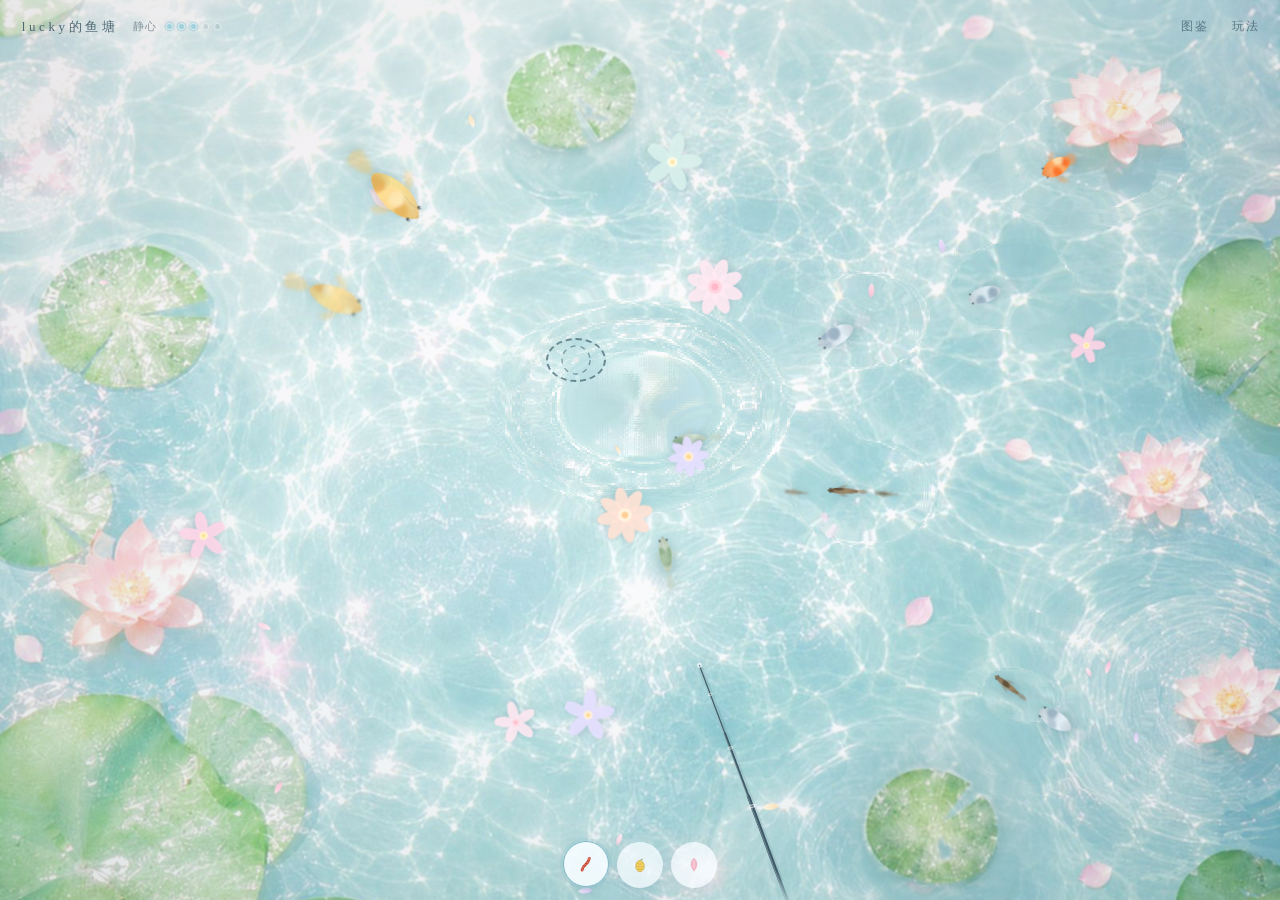
==== commit 4cad85e3: "feat: 画外之竿与去圆圈——竿体三段锥度、甜区环带删除 - 竿只露画外之竿：删除握把/卷线钮，竿身改三段锥度（3.4/2.3/1.4px），   入口用 userSpaceOnUse 渐变淡出（读" ====
--- a/index.html
+++ b/index.html
@@ -92,7 +92,7 @@
       </div>
       <p>一座只求慢的池塘。不必争抢，鱼来了，便接住。</p>
       <ul>
-        <li><b>按住湖面拖动</b>：扇面瞄准，松手抛竿；落点进亮带更顺。</li>
+        <li><b>按住湖面拖动</b>：瞄准任意水面，松手抛竿；小漂泛光就是顺手一抛。</li>
         <li>塘里九种鱼各有脾气，<b>饵对了才肯来</b>；稀客要看花运与静心。</li>
         <li>鱼绕饵打转是试探——<b>别动它</b>；浮漂没顶，<b>快速上滑或点水</b>起竿。</li>
         <li>起竿后<b>按住不放</b>收线，指针出青瓷弧或线转粉就松一松。</li>
--- a/styles.css
+++ b/styles.css
@@ -536,11 +536,9 @@
   position: absolute; inset: 0;
   width: 100%; height: 100%;
 }
-/* 卡片鱼：尾巴轻摆、鱼身缓浮 */
-.card-fish .cf-tail { transform-origin: 60px 62px; animation: cfTail 3s ease-in-out infinite alternate; }
-@keyframes cfTail { from { transform: rotate(3deg); } to { transform: rotate(-4.5deg); } }
-.card-fish .cf-all { animation: cfBob 3.8s ease-in-out infinite alternate; }
-@keyframes cfBob { from { transform: translateY(-1.5px); } to { transform: translateY(1.5px); } }
+/* 卡片鱼：鱼鉴同款扁平小鱼，尾巴轻摆 */
+.card-fish .cf-tail { transform-origin: 13px 14px; animation: cfTail 2.6s ease-in-out infinite alternate; }
+@keyframes cfTail { from { transform: rotate(6deg); } to { transform: rotate(-6deg); } }
 .card-seals {
   position: absolute; top: 10px; right: 12px;
   display: flex; gap: 6px;
@@ -681,6 +679,8 @@
   cursor: pointer;
   background: #fff;
 }
+.j-fish { height: 34px; display: flex; align-items: flex-end; justify-content: center; margin-bottom: 4px; }
+.j-fish svg { height: 100%; width: auto; }
 .j-cell.got .j-name { margin-top: 4px; }
 .j-dot {
   width: 8px; height: 8px; border-radius: 50%;
